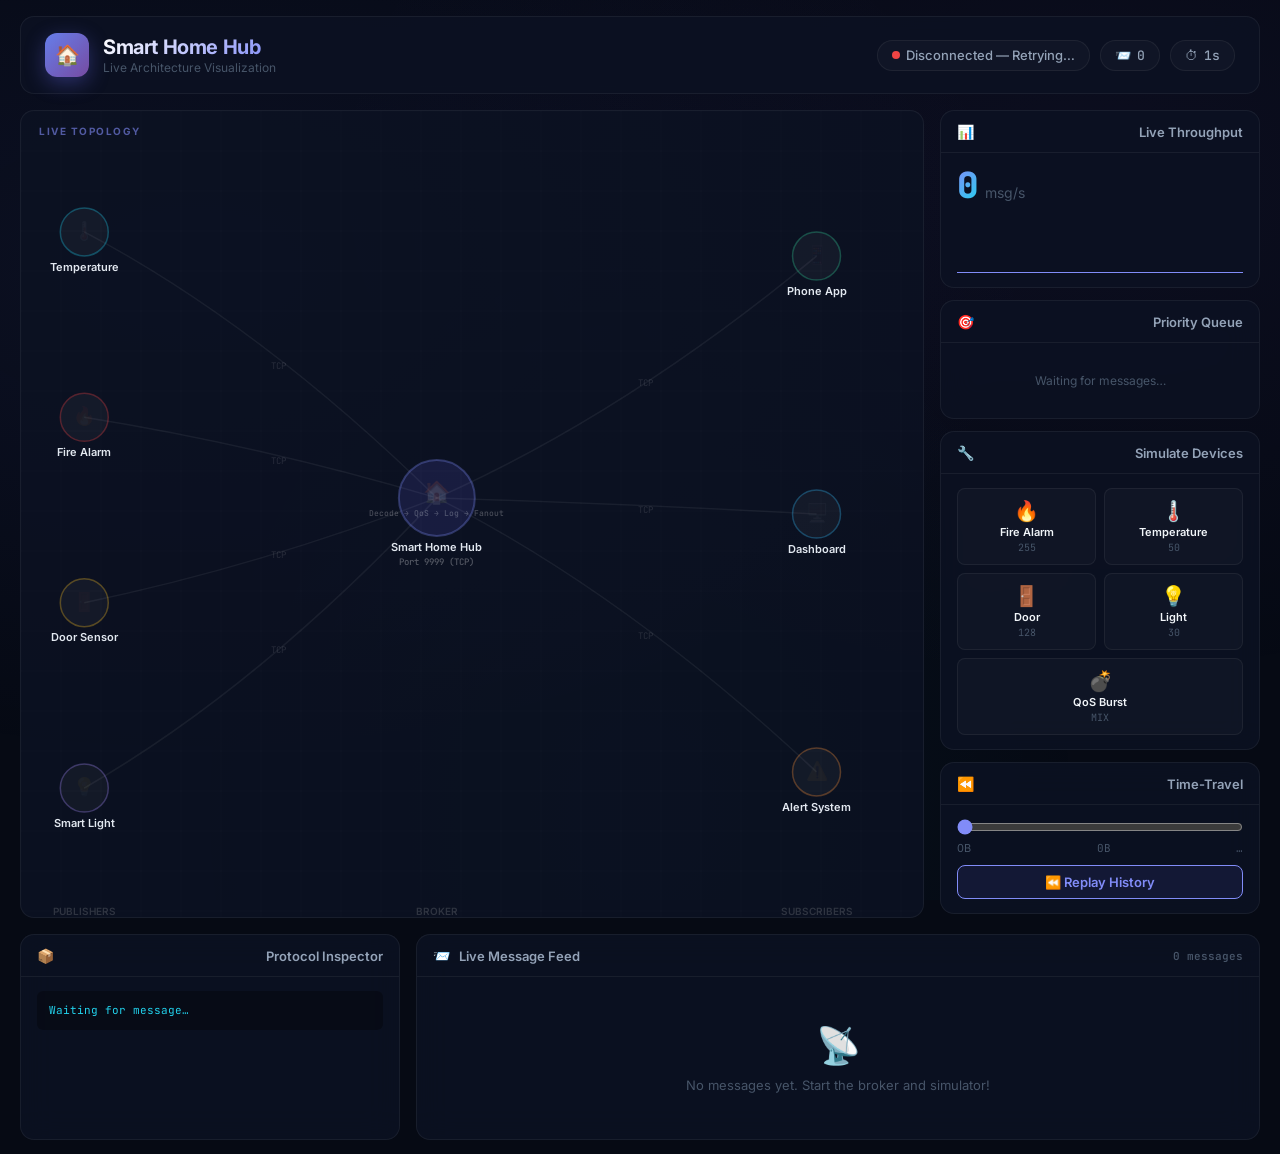
==== visualization/index.html @ 5b8aa3bb "Added visualization dashboard for Smart Home Hub" ====
<!DOCTYPE html>
<html lang="en">
<head>
    <meta charset="UTF-8">
    <meta name="viewport" content="width=device-width, initial-scale=1.0">
    <title>Smart Home Hub — Live Architecture</title>
    <meta name="description" content="Real-time visualization of the Smart Home Hub Pub/Sub broker architecture">
    <link rel="preconnect" href="https://fonts.googleapis.com">
    <link href="https://fonts.googleapis.com/css2?family=Inter:wght@300;400;500;600;700;800&family=JetBrains+Mono:wght@400;500&display=swap" rel="stylesheet">
    <link rel="stylesheet" href="styles.css">
</head>
<body>
    <div class="app" id="app">
        <!-- Header -->
        <header class="header" id="header">
            <div class="header-left">
                <div class="logo">🏠</div>
                <div>
                    <h1>Smart Home Hub</h1>
                    <div class="subtitle">Live Architecture Visualization</div>
                </div>
            </div>
            <div class="header-stats">
                <div class="stat-pill" id="statusPill">
                    <span class="status-dot" id="statusDot"></span>
                    <span id="statusText">Connecting…</span>
                </div>
                <div class="stat-pill">📨 <span id="msgCount" class="mono">0</span></div>
                <div class="stat-pill">⏱ <span id="uptime" class="mono">0s</span></div>
            </div>
        </header>

        <!-- Main Content -->
        <div class="main-layout">
            <!-- Network Topology Canvas -->
            <div class="topology-container" id="topologyContainer">
                <div class="topology-badge">LIVE TOPOLOGY</div>
                <canvas id="topologyCanvas"></canvas>
            </div>

            <!-- Sidebar -->
            <div class="sidebar">
                <!-- Throughput -->
                <div class="panel">
                    <div class="panel-header"><span class="panel-icon">📊</span> Live Throughput</div>
                    <div class="panel-body">
                        <div class="throughput-row">
                            <span class="throughput-value" id="throughputVal">0</span>
                            <span class="throughput-unit">msg/s</span>
                        </div>
                        <div class="chart-wrap"><canvas id="throughputChart"></canvas></div>
                    </div>
                </div>

                <!-- Priority Queue -->
                <div class="panel">
                    <div class="panel-header"><span class="panel-icon">🎯</span> Priority Queue</div>
                    <div class="panel-body">
                        <div class="queue-feed" id="queueFeed">
                            <div class="queue-empty">Waiting for messages…</div>
                        </div>
                    </div>
                </div>

                <!-- Device Controls -->
                <div class="panel">
                    <div class="panel-header"><span class="panel-icon">🔧</span> Simulate Devices</div>
                    <div class="panel-body controls-grid">
                        <button class="device-btn fire-btn" data-device="fire" id="btnFire">
                            <span class="btn-icon">🔥</span><span class="btn-label">Fire Alarm</span><span class="btn-pri">255</span>
                        </button>
                        <button class="device-btn temp-btn" data-device="temperature" id="btnTemp">
                            <span class="btn-icon">🌡️</span><span class="btn-label">Temperature</span><span class="btn-pri">50</span>
                        </button>
                        <button class="device-btn door-btn" data-device="door" id="btnDoor">
                            <span class="btn-icon">🚪</span><span class="btn-label">Door</span><span class="btn-pri">128</span>
                        </button>
                        <button class="device-btn light-btn" data-device="light" id="btnLight">
                            <span class="btn-icon">💡</span><span class="btn-label">Light</span><span class="btn-pri">30</span>
                        </button>
                        <button class="device-btn burst-btn" data-device="burst" id="btnBurst">
                            <span class="btn-icon">💣</span><span class="btn-label">QoS Burst</span><span class="btn-pri">MIX</span>
                        </button>
                    </div>
                </div>

                <!-- Time Travel -->
                <div class="panel">
                    <div class="panel-header"><span class="panel-icon">⏪</span> Time-Travel</div>
                    <div class="panel-body">
                        <input type="range" class="slider" id="offsetSlider" min="0" max="1000" value="0">
                        <div class="slider-labels">
                            <span>0B</span>
                            <span id="offsetCurrent" class="mono">0B</span>
                            <span id="offsetMax" class="mono">…</span>
                        </div>
                        <button class="replay-btn" id="btnReplay">⏪ Replay History</button>
                    </div>
                </div>
            </div>
        </div>

        <!-- Protocol Inspector + Message Feed -->
        <div class="bottom-row">
            <!-- Protocol Inspector -->
            <div class="panel inspector-panel">
                <div class="panel-header"><span class="panel-icon">📦</span> Protocol Inspector</div>
                <div class="panel-body">
                    <pre class="hex-display" id="hexDisplay">Waiting for message…</pre>
                    <div class="decoded-fields" id="decodedFields"></div>
                </div>
            </div>

            <!-- Message Feed -->
            <div class="panel feed-panel">
                <div class="panel-header">
                    <span><span class="panel-icon">📨</span> Live Message Feed</span>
                    <span class="feed-count" id="feedCount">0 messages</span>
                </div>
                <div class="feed" id="messageFeed">
                    <div class="feed-empty">
                        <div class="feed-empty-icon">📡</div>
                        <p>No messages yet. Start the broker and simulator!</p>
                    </div>
                </div>
            </div>
        </div>
    </div>

    <script src="app.js"></script>
</body>
</html>
---- visualization/styles.css ----
/* ══════════════════════════════════════════════════════════════
   Smart Home Hub — Visualization Dashboard Styles
   ══════════════════════════════════════════════════════════════ */

/* ── Reset & Variables ──────────────────────────────────────── */
*, *::before, *::after { box-sizing: border-box; margin: 0; padding: 0; }

:root {
    --bg: #060a14;
    --bg-card: rgba(12, 18, 35, 0.85);
    --bg-glass: rgba(255, 255, 255, 0.025);
    --border: rgba(255, 255, 255, 0.06);
    --border-glow: rgba(99, 102, 241, 0.25);
    --text: #f1f5f9;
    --text-dim: #94a3b8;
    --text-muted: #475569;
    --accent: #818cf8;
    --fire: #ef4444;
    --fire-bg: rgba(239, 68, 68, 0.12);
    --temp: #22d3ee;
    --temp-bg: rgba(34, 211, 238, 0.12);
    --door: #fbbf24;
    --door-bg: rgba(251, 191, 36, 0.12);
    --light: #a78bfa;
    --light-bg: rgba(167, 139, 250, 0.12);
    --battery: #34d399;
    --battery-bg: rgba(52, 211, 153, 0.12);
    --radius: 14px;
    --radius-sm: 8px;
}

body {
    font-family: 'Inter', -apple-system, sans-serif;
    background: var(--bg);
    color: var(--text);
    min-height: 100vh;
    overflow-x: hidden;
}

/* Animated background */
body::before {
    content: '';
    position: fixed; inset: 0;
    background:
        radial-gradient(ellipse at 15% 30%, rgba(99,102,241,0.07) 0%, transparent 55%),
        radial-gradient(ellipse at 85% 20%, rgba(139,92,246,0.05) 0%, transparent 50%),
        radial-gradient(ellipse at 50% 90%, rgba(34,211,238,0.04) 0%, transparent 50%);
    animation: bgPulse 15s ease-in-out infinite alternate;
    z-index: -1;
}

@keyframes bgPulse {
    0% { opacity: 0.7; }
    100% { opacity: 1; }
}

.mono { font-family: 'JetBrains Mono', monospace; }

/* ── Layout ─────────────────────────────────────────────────── */
.app { max-width: 1600px; margin: 0 auto; padding: 16px 20px; }

/* ── Header ─────────────────────────────────────────────────── */
.header {
    display: flex; align-items: center; justify-content: space-between;
    padding: 16px 24px; margin-bottom: 16px;
    background: var(--bg-card); border: 1px solid var(--border);
    border-radius: var(--radius); backdrop-filter: blur(20px);
}

.header-left { display: flex; align-items: center; gap: 14px; }

.logo {
    width: 44px; height: 44px;
    background: linear-gradient(135deg, #667eea, #764ba2);
    border-radius: 12px; display: flex; align-items: center; justify-content: center;
    font-size: 20px; box-shadow: 0 6px 20px rgba(99,102,241,0.35);
}

.header h1 {
    font-size: 20px; font-weight: 700; letter-spacing: -0.4px;
    background: linear-gradient(135deg, #fff, var(--accent));
    -webkit-background-clip: text; -webkit-text-fill-color: transparent;
}

.subtitle { font-size: 12px; color: var(--text-muted); margin-top: 1px; }

.header-stats { display: flex; gap: 10px; }

.stat-pill {
    display: flex; align-items: center; gap: 6px;
    padding: 6px 14px; border-radius: 100px; font-size: 13px; font-weight: 500;
    background: var(--bg-glass); border: 1px solid var(--border);
    color: var(--text-dim);
}

.status-dot {
    width: 8px; height: 8px; border-radius: 50%;
    background: var(--fire); animation: blink 1.5s ease-in-out infinite;
}

.status-dot.connected { background: var(--battery); }
.status-dot.disconnected { background: var(--fire); }

@keyframes blink { 0%, 100% { opacity: 1; } 50% { opacity: 0.3; } }

/* ── Main Layout ────────────────────────────────────────────── */
.main-layout {
    display: grid; grid-template-columns: 1fr 320px;
    gap: 16px; margin-bottom: 16px;
}

/* ── Topology Canvas ────────────────────────────────────────── */
.topology-container {
    position: relative;
    background: var(--bg-card); border: 1px solid var(--border);
    border-radius: var(--radius); overflow: hidden;
    min-height: 420px;
}

.topology-badge {
    position: absolute; top: 14px; left: 18px; z-index: 2;
    font-size: 10px; font-weight: 700; letter-spacing: 1.5px;
    color: var(--accent); opacity: 0.6;
    text-transform: uppercase;
}

#topologyCanvas { width: 100%; height: 100%; display: block; }

/* ── Sidebar ────────────────────────────────────────────────── */
.sidebar { display: flex; flex-direction: column; gap: 12px; }

/* ── Panel (shared) ─────────────────────────────────────────── */
.panel {
    background: var(--bg-card); border: 1px solid var(--border);
    border-radius: var(--radius); overflow: hidden;
    backdrop-filter: blur(16px);
    transition: border-color 0.3s;
}

.panel:hover { border-color: var(--border-glow); }

.panel-header {
    padding: 12px 16px; font-size: 13px; font-weight: 600;
    border-bottom: 1px solid var(--border);
    display: flex; align-items: center; justify-content: space-between;
    color: var(--text-dim);
}

.panel-icon { margin-right: 6px; font-size: 14px; }
.panel-body { padding: 14px 16px; }

/* ── Throughput ─────────────────────────────────────────────── */
.throughput-row { display: flex; align-items: baseline; gap: 6px; margin-bottom: 10px; }

.throughput-value {
    font-size: 36px; font-weight: 800; line-height: 1;
    font-family: 'JetBrains Mono', monospace;
    background: linear-gradient(135deg, var(--accent), var(--temp));
    -webkit-background-clip: text; -webkit-text-fill-color: transparent;
}

.throughput-unit { font-size: 14px; color: var(--text-muted); }
.chart-wrap { height: 60px; width: 100%; }
.chart-wrap canvas { width: 100%; height: 100%; }

/* ── Queue ──────────────────────────────────────────────────── */
.queue-feed { max-height: 150px; overflow-y: auto; display: flex; flex-direction: column; gap: 4px; }
.queue-feed::-webkit-scrollbar { width: 4px; }
.queue-feed::-webkit-scrollbar-thumb { background: rgba(255,255,255,0.08); border-radius: 2px; }

.queue-empty { text-align: center; padding: 16px; color: var(--text-muted); font-size: 12px; }

.queue-item {
    display: flex; align-items: center; gap: 8px;
    padding: 6px 10px; border-radius: 6px; font-size: 12px;
    animation: queuePop 0.3s cubic-bezier(0.34, 1.56, 0.64, 1);
}

.queue-item .q-dot { width: 8px; height: 8px; border-radius: 50%; flex-shrink: 0; }
.queue-item .q-pri { font-family: 'JetBrains Mono', monospace; font-weight: 600; min-width: 30px; }
.queue-item .q-topic { color: var(--text-dim); flex: 1; overflow: hidden; text-overflow: ellipsis; white-space: nowrap; }

@keyframes queuePop {
    from { transform: scale(0.85) translateX(-8px); opacity: 0; }
    to { transform: scale(1) translateX(0); opacity: 1; }
}

/* ── Device Controls ────────────────────────────────────────── */
.controls-grid { display: grid; grid-template-columns: 1fr 1fr; gap: 8px; }

.device-btn {
    display: flex; flex-direction: column; align-items: center; gap: 2px;
    padding: 10px 8px; border-radius: var(--radius-sm);
    border: 1px solid var(--border); cursor: pointer;
    background: var(--bg-glass); color: var(--text);
    font-family: 'Inter', sans-serif; font-size: 11px;
    transition: transform 0.1s, border-color 0.2s, box-shadow 0.2s;
}

.device-btn:hover { transform: translateY(-1px); }
.device-btn:active { transform: scale(0.96); }
.btn-icon { font-size: 20px; }
.btn-label { font-weight: 600; font-size: 11px; }
.btn-pri { font-family: 'JetBrains Mono', monospace; font-size: 10px; color: var(--text-muted); }

.fire-btn:hover { border-color: var(--fire); box-shadow: 0 0 20px rgba(239,68,68,0.2); }
.temp-btn:hover { border-color: var(--temp); box-shadow: 0 0 20px rgba(34,211,238,0.2); }
.door-btn:hover { border-color: var(--door); box-shadow: 0 0 20px rgba(251,191,36,0.2); }
.light-btn:hover { border-color: var(--light); box-shadow: 0 0 20px rgba(167,139,250,0.2); }
.burst-btn { grid-column: span 2; }
.burst-btn:hover { border-color: var(--fire); box-shadow: 0 0 20px rgba(239,68,68,0.25); }

/* ── Slider & Replay ───────────────────────────────────────── */
.slider {
    width: 100%; accent-color: var(--accent); cursor: pointer;
    margin-bottom: 6px;
}

.slider-labels {
    display: flex; justify-content: space-between;
    font-size: 11px; color: var(--text-muted); margin-bottom: 10px;
}

.replay-btn {
    width: 100%; padding: 8px; border: 1px solid var(--accent);
    border-radius: var(--radius-sm); background: rgba(99,102,241,0.1);
    color: var(--accent); font-weight: 600; font-size: 13px;
    cursor: pointer; transition: background 0.2s, transform 0.1s;
    font-family: 'Inter', sans-serif;
}

.replay-btn:hover { background: rgba(99,102,241,0.2); }
.replay-btn:active { transform: scale(0.97); }

/* ── Bottom Row ─────────────────────────────────────────────── */
.bottom-row { display: grid; grid-template-columns: 380px 1fr; gap: 16px; }

/* ── Protocol Inspector ─────────────────────────────────────── */
.hex-display {
    font-family: 'JetBrains Mono', monospace; font-size: 11px;
    color: var(--temp); background: rgba(0,0,0,0.3);
    padding: 10px 12px; border-radius: 6px; line-height: 1.7;
    white-space: pre-wrap; word-break: break-all;
    margin-bottom: 10px; max-height: 80px; overflow-y: auto;
}

.decoded-fields { display: flex; flex-direction: column; gap: 3px; }

.decoded-row {
    display: flex; align-items: center; gap: 8px; font-size: 12px;
    padding: 3px 0;
}

.decoded-row .d-label {
    font-family: 'JetBrains Mono', monospace; color: var(--text-muted);
    min-width: 65px; font-size: 11px;
}

.decoded-row .d-value {
    font-family: 'JetBrains Mono', monospace; color: var(--text);
    font-weight: 500;
}

/* ── Feed ───────────────────────────────────────────────────── */
.feed-panel { min-height: 200px; }

.feed {
    max-height: 240px; overflow-y: auto; padding: 6px 10px;
    display: flex; flex-direction: column; gap: 4px;
}

.feed::-webkit-scrollbar { width: 4px; }
.feed::-webkit-scrollbar-thumb { background: rgba(255,255,255,0.08); border-radius: 2px; }

.feed-count { font-size: 11px; color: var(--text-muted); font-family: 'JetBrains Mono', monospace; }

.feed-empty { text-align: center; padding: 40px 16px; color: var(--text-muted); }
.feed-empty-icon { font-size: 36px; margin-bottom: 10px; }
.feed-empty p { font-size: 13px; }

.feed-msg {
    display: flex; align-items: center; gap: 10px;
    padding: 8px 12px; border-radius: 6px;
    background: var(--bg-glass); border-left: 3px solid transparent;
    font-size: 12px; animation: feedSlide 0.35s cubic-bezier(0.16, 1, 0.3, 1);
}

.feed-msg.pri-critical { border-left-color: var(--fire); background: var(--fire-bg); }
.feed-msg.pri-high { border-left-color: var(--door); background: var(--door-bg); }
.feed-msg.pri-medium { border-left-color: var(--accent); }
.feed-msg.pri-low { border-left-color: var(--battery); background: var(--battery-bg); }
.feed-msg.history { opacity: 0.6; border-style: dashed; }

.feed-pri {
    font-family: 'JetBrains Mono', monospace; font-weight: 700;
    font-size: 11px; min-width: 28px; text-align: center;
}

.feed-topic {
    font-size: 10px; font-weight: 600; text-transform: uppercase;
    letter-spacing: 0.5px; padding: 1px 6px; border-radius: 3px;
    background: rgba(255,255,255,0.06);
}

.feed-payload {
    flex: 1; font-family: 'JetBrains Mono', monospace;
    color: var(--text-dim); font-size: 11px;
    overflow: hidden; text-overflow: ellipsis; white-space: nowrap;
}

.feed-time {
    font-family: 'JetBrains Mono', monospace; font-size: 10px;
    color: var(--text-muted); flex-shrink: 0;
}

@keyframes feedSlide {
    from { opacity: 0; transform: translateY(-8px); }
    to { opacity: 1; transform: translateY(0); }
}

/* ── Responsive ─────────────────────────────────────────────── */
@media (max-width: 1100px) {
    .main-layout { grid-template-columns: 1fr; }
    .bottom-row { grid-template-columns: 1fr; }
    .topology-container { min-height: 350px; }
}
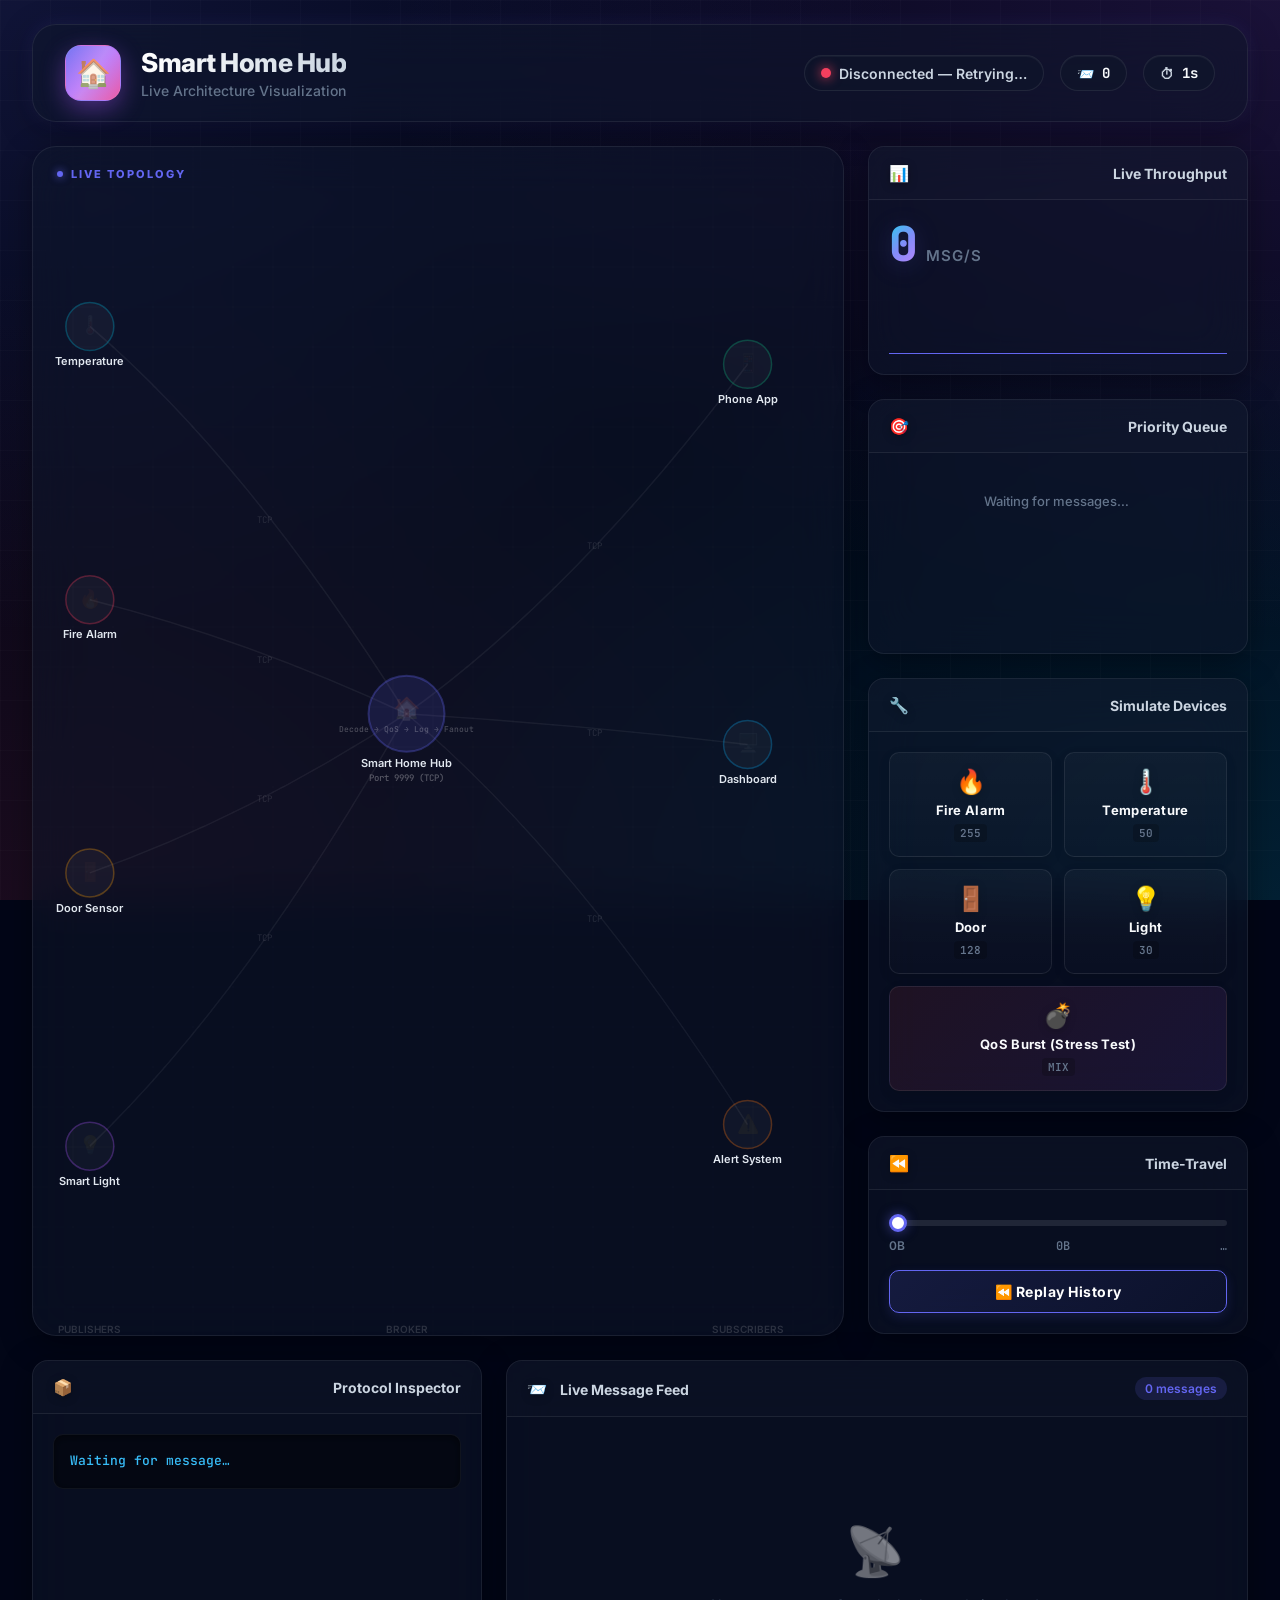
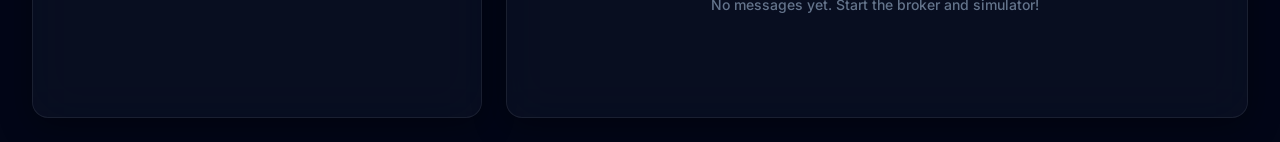
==== commit ac6df7c8: "Enhance accessibility and semantics in index.html with ARIA attributes and improve button labels" ====
--- a/visualization/index.html
+++ b/visualization/index.html
@@ -5,6 +5,11 @@
     <meta name="viewport" content="width=device-width, initial-scale=1.0">
     <title>Smart Home Hub — Live Architecture</title>
     <meta name="description" content="Real-time visualization of the Smart Home Hub Pub/Sub broker architecture">
+    <!-- Safari/Mobile Theme Color -->
+    <meta name="theme-color" content="#0f172a">
+    <!-- Simple Emoji Favicon -->
+    <link rel="icon" href="data:image/svg+xml,<svg xmlns=%22http://www.w3.org/2000/svg%22 viewBox=%220 0 100 100%22><text y=%22.9em%22 font-size=%2290%22>🏠</text></svg>">
+    
     <link rel="preconnect" href="https://fonts.googleapis.com">
     <link href="https://fonts.googleapis.com/css2?family=Inter:wght@300;400;500;600;700;800&family=JetBrains+Mono:wght@400;500&display=swap" rel="stylesheet">
     <link rel="stylesheet" href="styles.css">
@@ -14,7 +19,7 @@
         <!-- Header -->
         <header class="header" id="header">
             <div class="header-left">
-                <div class="logo">🏠</div>
+                <div class="logo" aria-hidden="true">🏠</div>
                 <div>
                     <h1>Smart Home Hub</h1>
                     <div class="subtitle">Live Architecture Visualization</div>
@@ -25,8 +30,8 @@
                     <span class="status-dot" id="statusDot"></span>
                     <span id="statusText">Connecting…</span>
                 </div>
-                <div class="stat-pill">📨 <span id="msgCount" class="mono">0</span></div>
-                <div class="stat-pill">⏱ <span id="uptime" class="mono">0s</span></div>
+                <div class="stat-pill" aria-label="Total Messages">📨 <span id="msgCount" class="mono">0</span></div>
+                <div class="stat-pill" aria-label="Server Uptime">⏱ <span id="uptime" class="mono">0s</span></div>
             </div>
         </header>
 
@@ -42,7 +47,7 @@
             <div class="sidebar">
                 <!-- Throughput -->
                 <div class="panel">
-                    <div class="panel-header"><span class="panel-icon">📊</span> Live Throughput</div>
+                    <div class="panel-header"><span class="panel-icon" aria-hidden="true">📊</span> Live Throughput</div>
                     <div class="panel-body">
                         <div class="throughput-row">
                             <span class="throughput-value" id="throughputVal">0</span>
@@ -54,7 +59,7 @@
 
                 <!-- Priority Queue -->
                 <div class="panel">
-                    <div class="panel-header"><span class="panel-icon">🎯</span> Priority Queue</div>
+                    <div class="panel-header"><span class="panel-icon" aria-hidden="true">🎯</span> Priority Queue</div>
                     <div class="panel-body">
                         <div class="queue-feed" id="queueFeed">
                             <div class="queue-empty">Waiting for messages…</div>
@@ -64,31 +69,32 @@
 
                 <!-- Device Controls -->
                 <div class="panel">
-                    <div class="panel-header"><span class="panel-icon">🔧</span> Simulate Devices</div>
+                    <div class="panel-header"><span class="panel-icon" aria-hidden="true">🔧</span> Simulate Devices</div>
                     <div class="panel-body controls-grid">
-                        <button class="device-btn fire-btn" data-device="fire" id="btnFire">
+                        <button class="device-btn fire-btn" data-device="fire" id="btnFire" aria-label="Simulate Fire Alarm">
                             <span class="btn-icon">🔥</span><span class="btn-label">Fire Alarm</span><span class="btn-pri">255</span>
                         </button>
-                        <button class="device-btn temp-btn" data-device="temperature" id="btnTemp">
+                        <button class="device-btn temp-btn" data-device="temperature" id="btnTemp" aria-label="Simulate Temperature Sensor">
                             <span class="btn-icon">🌡️</span><span class="btn-label">Temperature</span><span class="btn-pri">50</span>
                         </button>
-                        <button class="device-btn door-btn" data-device="door" id="btnDoor">
+                        <button class="device-btn door-btn" data-device="door" id="btnDoor" aria-label="Simulate Door Sensor">
                             <span class="btn-icon">🚪</span><span class="btn-label">Door</span><span class="btn-pri">128</span>
                         </button>
-                        <button class="device-btn light-btn" data-device="light" id="btnLight">
+                        <button class="device-btn light-btn" data-device="light" id="btnLight" aria-label="Simulate Smart Light">
                             <span class="btn-icon">💡</span><span class="btn-label">Light</span><span class="btn-pri">30</span>
                         </button>
-                        <button class="device-btn burst-btn" data-device="burst" id="btnBurst">
-                            <span class="btn-icon">💣</span><span class="btn-label">QoS Burst</span><span class="btn-pri">MIX</span>
+                        <!-- Added style to make burst button span full width in grid -->
+                        <button class="device-btn burst-btn" data-device="burst" id="btnBurst" style="grid-column: 1 / -1;" aria-label="Trigger Quality of Service Burst">
+                            <span class="btn-icon">💣</span><span class="btn-label">QoS Burst (Stress Test)</span><span class="btn-pri">MIX</span>
                         </button>
                     </div>
                 </div>
 
                 <!-- Time Travel -->
                 <div class="panel">
-                    <div class="panel-header"><span class="panel-icon">⏪</span> Time-Travel</div>
+                    <div class="panel-header"><span class="panel-icon" aria-hidden="true">⏪</span> Time-Travel</div>
                     <div class="panel-body">
-                        <input type="range" class="slider" id="offsetSlider" min="0" max="1000" value="0">
+                        <input type="range" class="slider" id="offsetSlider" min="0" max="1000" value="0" aria-label="Time travel byte offset">
                         <div class="slider-labels">
                             <span>0B</span>
                             <span id="offsetCurrent" class="mono">0B</span>
@@ -104,7 +110,7 @@
         <div class="bottom-row">
             <!-- Protocol Inspector -->
             <div class="panel inspector-panel">
-                <div class="panel-header"><span class="panel-icon">📦</span> Protocol Inspector</div>
+                <div class="panel-header"><span class="panel-icon" aria-hidden="true">📦</span> Protocol Inspector</div>
                 <div class="panel-body">
                     <pre class="hex-display" id="hexDisplay">Waiting for message…</pre>
                     <div class="decoded-fields" id="decodedFields"></div>
@@ -114,7 +120,7 @@
             <!-- Message Feed -->
             <div class="panel feed-panel">
                 <div class="panel-header">
-                    <span><span class="panel-icon">📨</span> Live Message Feed</span>
+                    <span><span class="panel-icon" aria-hidden="true">📨</span> Live Message Feed</span>
                     <span class="feed-count" id="feedCount">0 messages</span>
                 </div>
                 <div class="feed" id="messageFeed">
@@ -129,4 +135,4 @@
 
     <script src="app.js"></script>
 </body>
-</html>
+</html>
--- a/visualization/styles.css
+++ b/visualization/styles.css
@@ -1,326 +1,459 @@
 /* ══════════════════════════════════════════════════════════════
-   Smart Home Hub — Visualization Dashboard Styles
+   Smart Home Hub — Visualization Dashboard Styles (Modern Premium)
    ══════════════════════════════════════════════════════════════ */
 
 /* ── Reset & Variables ──────────────────────────────────────── */
 *, *::before, *::after { box-sizing: border-box; margin: 0; padding: 0; }
 
 :root {
-    --bg: #060a14;
-    --bg-card: rgba(12, 18, 35, 0.85);
-    --bg-glass: rgba(255, 255, 255, 0.025);
-    --border: rgba(255, 255, 255, 0.06);
-    --border-glow: rgba(99, 102, 241, 0.25);
-    --text: #f1f5f9;
-    --text-dim: #94a3b8;
-    --text-muted: #475569;
-    --accent: #818cf8;
-    --fire: #ef4444;
-    --fire-bg: rgba(239, 68, 68, 0.12);
-    --temp: #22d3ee;
-    --temp-bg: rgba(34, 211, 238, 0.12);
-    --door: #fbbf24;
-    --door-bg: rgba(251, 191, 36, 0.12);
-    --light: #a78bfa;
-    --light-bg: rgba(167, 139, 250, 0.12);
-    --battery: #34d399;
-    --battery-bg: rgba(52, 211, 153, 0.12);
-    --radius: 14px;
-    --radius-sm: 8px;
+    --bg-base: #020617; /* Slate 950 */
+    --bg-panel: rgba(15, 23, 42, 0.5); /* Slate 900 with opacity */
+    --bg-glass: rgba(255, 255, 255, 0.03);
+    --bg-glass-hover: rgba(255, 255, 255, 0.08);
+    --border: rgba(255, 255, 255, 0.08);
+    --border-glow: rgba(99, 102, 241, 0.4);
+    
+    --text-main: #f8fafc;
+    --text-dim: #cbd5e1;
+    --text-muted: #64748b;
+    
+    --accent: #6366f1; /* Indigo 500 */
+    --accent-glow: rgba(99, 102, 241, 0.5);
+    
+    --fire: #f43f5e; /* Rose 500 */
+    --fire-bg: rgba(244, 63, 94, 0.15);
+    --temp: #06b6d4; /* Cyan 500 */
+    --temp-bg: rgba(6, 182, 212, 0.15);
+    --door: #f59e0b; /* Amber 500 */
+    --door-bg: rgba(245, 158, 11, 0.15);
+    --light: #a855f7; /* Purple 500 */
+    --light-bg: rgba(168, 85, 247, 0.15);
+    --battery: #10b981; /* Emerald 500 */
+    --battery-bg: rgba(16, 185, 129, 0.15);
+    
+    --radius-lg: 24px;
+    --radius: 16px;
+    --radius-sm: 10px;
+    
+    --shadow-glass: 0 8px 32px 0 rgba(0, 0, 0, 0.37);
+    --shadow-glow: 0 0 20px rgba(99, 102, 241, 0.15);
 }
 
 body {
     font-family: 'Inter', -apple-system, sans-serif;
-    background: var(--bg);
-    color: var(--text);
+    background-color: var(--bg-base);
+    color: var(--text-main);
     min-height: 100vh;
     overflow-x: hidden;
-}
-
-/* Animated background */
-body::before {
+    position: relative;
+    background-image: 
+        radial-gradient(at 0% 0%, rgba(99, 102, 241, 0.15) 0px, transparent 50%),
+        radial-gradient(at 100% 0%, rgba(168, 85, 247, 0.15) 0px, transparent 50%),
+        radial-gradient(at 100% 100%, rgba(6, 182, 212, 0.15) 0px, transparent 50%),
+        radial-gradient(at 0% 100%, rgba(244, 63, 94, 0.1) 0px, transparent 50%);
+    background-attachment: fixed;
+    animation: bgShift 20s ease-in-out infinite alternate;
+}
+
+@keyframes bgShift {
+    0% { background-position: 0% 0%; }
+    100% { background-position: 100% 100%; }
+}
+
+/* Subtle grid overlay */
+body::after {
     content: '';
     position: fixed; inset: 0;
-    background:
-        radial-gradient(ellipse at 15% 30%, rgba(99,102,241,0.07) 0%, transparent 55%),
-        radial-gradient(ellipse at 85% 20%, rgba(139,92,246,0.05) 0%, transparent 50%),
-        radial-gradient(ellipse at 50% 90%, rgba(34,211,238,0.04) 0%, transparent 50%);
-    animation: bgPulse 15s ease-in-out infinite alternate;
+    background-image: linear-gradient(rgba(255,255,255,0.02) 1px, transparent 1px),
+                      linear-gradient(90deg, rgba(255,255,255,0.02) 1px, transparent 1px);
+    background-size: 50px 50px;
     z-index: -1;
-}
-
-@keyframes bgPulse {
-    0% { opacity: 0.7; }
-    100% { opacity: 1; }
+    pointer-events: none;
 }
 
 .mono { font-family: 'JetBrains Mono', monospace; }
 
 /* ── Layout ─────────────────────────────────────────────────── */
-.app { max-width: 1600px; margin: 0 auto; padding: 16px 20px; }
+.app { 
+    max-width: 1600px; 
+    margin: 0 auto; 
+    padding: 24px 32px; 
+    display: flex;
+    flex-direction: column;
+    gap: 24px;
+}
 
 /* ── Header ─────────────────────────────────────────────────── */
 .header {
     display: flex; align-items: center; justify-content: space-between;
-    padding: 16px 24px; margin-bottom: 16px;
-    background: var(--bg-card); border: 1px solid var(--border);
-    border-radius: var(--radius); backdrop-filter: blur(20px);
-}
-
-.header-left { display: flex; align-items: center; gap: 14px; }
+    padding: 20px 32px;
+    background: var(--bg-panel); 
+    border: 1px solid var(--border);
+    border-radius: var(--radius-lg); 
+    backdrop-filter: blur(24px);
+    -webkit-backdrop-filter: blur(24px);
+    box-shadow: var(--shadow-glass), var(--shadow-glow);
+}
+
+.header-left { display: flex; align-items: center; gap: 20px; }
 
 .logo {
-    width: 44px; height: 44px;
-    background: linear-gradient(135deg, #667eea, #764ba2);
-    border-radius: 12px; display: flex; align-items: center; justify-content: center;
-    font-size: 20px; box-shadow: 0 6px 20px rgba(99,102,241,0.35);
+    width: 56px; height: 56px;
+    background: linear-gradient(135deg, #6366f1, #a855f7, #ec4899);
+    border-radius: 16px; 
+    display: flex; align-items: center; justify-content: center;
+    font-size: 28px; 
+    box-shadow: 0 8px 24px rgba(168, 85, 247, 0.4);
+    border: 1px solid rgba(255,255,255,0.2);
+    position: relative;
+    overflow: hidden;
+}
+
+.logo::after {
+    content: '';
+    position: absolute; top: -50%; left: -50%; width: 200%; height: 200%;
+    background: linear-gradient(to right, rgba(255,255,255,0) 0%, rgba(255,255,255,0.3) 50%, rgba(255,255,255,0) 100%);
+    transform: rotate(30deg);
+    animation: shimmer 4s infinite linear;
+}
+
+@keyframes shimmer {
+    0% { transform: translateX(-100%) rotate(30deg); }
+    100% { transform: translateX(100%) rotate(30deg); }
 }
 
 .header h1 {
-    font-size: 20px; font-weight: 700; letter-spacing: -0.4px;
-    background: linear-gradient(135deg, #fff, var(--accent));
+    font-size: 26px; font-weight: 800; letter-spacing: -0.5px;
+    background: linear-gradient(to right, #ffffff, #cbd5e1);
     -webkit-background-clip: text; -webkit-text-fill-color: transparent;
-}
-
-.subtitle { font-size: 12px; color: var(--text-muted); margin-top: 1px; }
-
-.header-stats { display: flex; gap: 10px; }
+    margin-bottom: 4px;
+}
+
+.subtitle { font-size: 14px; color: var(--text-muted); font-weight: 500; }
+
+.header-stats { display: flex; gap: 16px; }
 
 .stat-pill {
-    display: flex; align-items: center; gap: 6px;
-    padding: 6px 14px; border-radius: 100px; font-size: 13px; font-weight: 500;
-    background: var(--bg-glass); border: 1px solid var(--border);
+    display: flex; align-items: center; gap: 8px;
+    padding: 8px 16px; border-radius: 100px; 
+    font-size: 14px; font-weight: 600;
+    background: rgba(15, 23, 42, 0.6); 
+    border: 1px solid var(--border);
     color: var(--text-dim);
-}
+    box-shadow: inset 0 1px 1px rgba(255,255,255,0.05);
+}
+
+.stat-pill .mono { color: var(--text-main); font-weight: 700; }
 
 .status-dot {
-    width: 8px; height: 8px; border-radius: 50%;
-    background: var(--fire); animation: blink 1.5s ease-in-out infinite;
-}
-
-.status-dot.connected { background: var(--battery); }
+    width: 10px; height: 10px; border-radius: 50%;
+    background: var(--fire); 
+    box-shadow: 0 0 12px var(--fire);
+    animation: blink 2s ease-in-out infinite;
+}
+
+.status-dot.connected { 
+    background: var(--battery); 
+    box-shadow: 0 0 12px var(--battery);
+}
+
 .status-dot.disconnected { background: var(--fire); }
 
-@keyframes blink { 0%, 100% { opacity: 1; } 50% { opacity: 0.3; } }
+@keyframes blink { 0%, 100% { opacity: 1; } 50% { opacity: 0.4; } }
 
 /* ── Main Layout ────────────────────────────────────────────── */
 .main-layout {
-    display: grid; grid-template-columns: 1fr 320px;
-    gap: 16px; margin-bottom: 16px;
+    display: grid; grid-template-columns: 1fr 380px;
+    gap: 24px;
 }
 
 /* ── Topology Canvas ────────────────────────────────────────── */
 .topology-container {
     position: relative;
-    background: var(--bg-card); border: 1px solid var(--border);
-    border-radius: var(--radius); overflow: hidden;
-    min-height: 420px;
+    background: var(--bg-panel); border: 1px solid var(--border);
+    border-radius: var(--radius-lg); overflow: hidden;
+    min-height: 500px;
+    backdrop-filter: blur(24px);
+    -webkit-backdrop-filter: blur(24px);
+    box-shadow: var(--shadow-glass);
 }
 
 .topology-badge {
-    position: absolute; top: 14px; left: 18px; z-index: 2;
-    font-size: 10px; font-weight: 700; letter-spacing: 1.5px;
-    color: var(--accent); opacity: 0.6;
+    position: absolute; top: 20px; left: 24px; z-index: 2;
+    font-size: 11px; font-weight: 800; letter-spacing: 2px;
+    color: var(--accent);
     text-transform: uppercase;
+    display: flex; align-items: center; gap: 8px;
+}
+
+.topology-badge::before {
+    content: ''; width: 6px; height: 6px; border-radius: 50%;
+    background: var(--accent); box-shadow: 0 0 8px var(--accent);
 }
 
 #topologyCanvas { width: 100%; height: 100%; display: block; }
 
 /* ── Sidebar ────────────────────────────────────────────────── */
-.sidebar { display: flex; flex-direction: column; gap: 12px; }
+.sidebar { display: flex; flex-direction: column; gap: 24px; }
 
 /* ── Panel (shared) ─────────────────────────────────────────── */
 .panel {
-    background: var(--bg-card); border: 1px solid var(--border);
+    background: var(--bg-panel); 
+    border: 1px solid var(--border);
     border-radius: var(--radius); overflow: hidden;
-    backdrop-filter: blur(16px);
-    transition: border-color 0.3s;
-}
-
-.panel:hover { border-color: var(--border-glow); }
+    backdrop-filter: blur(24px);
+    -webkit-backdrop-filter: blur(24px);
+    box-shadow: var(--shadow-glass);
+    transition: all 0.3s ease;
+    display: flex; flex-direction: column;
+}
+
+.panel:hover { 
+    border-color: rgba(255,255,255,0.15); 
+    box-shadow: 0 12px 40px rgba(0,0,0,0.4), 0 0 20px rgba(99, 102, 241, 0.1);
+    transform: translateY(-2px);
+}
 
 .panel-header {
-    padding: 12px 16px; font-size: 13px; font-weight: 600;
+    padding: 16px 20px; font-size: 14px; font-weight: 700;
     border-bottom: 1px solid var(--border);
     display: flex; align-items: center; justify-content: space-between;
     color: var(--text-dim);
-}
-
-.panel-icon { margin-right: 6px; font-size: 14px; }
-.panel-body { padding: 14px 16px; }
+    background: rgba(255,255,255,0.01);
+}
+
+.panel-icon { margin-right: 10px; font-size: 16px; filter: drop-shadow(0 2px 4px rgba(0,0,0,0.3)); }
+.panel-body { padding: 20px; flex: 1; }
 
 /* ── Throughput ─────────────────────────────────────────────── */
-.throughput-row { display: flex; align-items: baseline; gap: 6px; margin-bottom: 10px; }
+.throughput-row { display: flex; align-items: baseline; gap: 8px; margin-bottom: 16px; }
 
 .throughput-value {
-    font-size: 36px; font-weight: 800; line-height: 1;
+    font-size: 48px; font-weight: 800; line-height: 1;
     font-family: 'JetBrains Mono', monospace;
-    background: linear-gradient(135deg, var(--accent), var(--temp));
+    background: linear-gradient(135deg, #22d3ee, #818cf8, #c084fc);
     -webkit-background-clip: text; -webkit-text-fill-color: transparent;
-}
-
-.throughput-unit { font-size: 14px; color: var(--text-muted); }
-.chart-wrap { height: 60px; width: 100%; }
+    filter: drop-shadow(0 4px 12px rgba(99,102,241,0.2));
+}
+
+.throughput-unit { font-size: 15px; font-weight: 600; color: var(--text-muted); text-transform: uppercase; letter-spacing: 1px; }
+.chart-wrap { height: 70px; width: 100%; margin-top: auto; }
 .chart-wrap canvas { width: 100%; height: 100%; }
 
 /* ── Queue ──────────────────────────────────────────────────── */
-.queue-feed { max-height: 150px; overflow-y: auto; display: flex; flex-direction: column; gap: 4px; }
-.queue-feed::-webkit-scrollbar { width: 4px; }
-.queue-feed::-webkit-scrollbar-thumb { background: rgba(255,255,255,0.08); border-radius: 2px; }
-
-.queue-empty { text-align: center; padding: 16px; color: var(--text-muted); font-size: 12px; }
+.queue-feed { height: 160px; overflow-y: auto; display: flex; flex-direction: column; gap: 8px; padding-right: 4px; }
+.queue-feed::-webkit-scrollbar { width: 6px; }
+.queue-feed::-webkit-scrollbar-track { background: transparent; }
+.queue-feed::-webkit-scrollbar-thumb { background: rgba(255,255,255,0.1); border-radius: 10px; }
+.queue-feed::-webkit-scrollbar-thumb:hover { background: rgba(255,255,255,0.2); }
+
+.queue-empty { text-align: center; padding: 20px; color: var(--text-muted); font-size: 13px; font-weight: 500; }
 
 .queue-item {
-    display: flex; align-items: center; gap: 8px;
-    padding: 6px 10px; border-radius: 6px; font-size: 12px;
-    animation: queuePop 0.3s cubic-bezier(0.34, 1.56, 0.64, 1);
-}
-
-.queue-item .q-dot { width: 8px; height: 8px; border-radius: 50%; flex-shrink: 0; }
-.queue-item .q-pri { font-family: 'JetBrains Mono', monospace; font-weight: 600; min-width: 30px; }
-.queue-item .q-topic { color: var(--text-dim); flex: 1; overflow: hidden; text-overflow: ellipsis; white-space: nowrap; }
+    display: flex; align-items: center; gap: 12px;
+    padding: 10px 14px; border-radius: var(--radius-sm); font-size: 13px;
+    background: var(--bg-glass);
+    border: 1px solid rgba(255,255,255,0.05);
+    animation: queuePop 0.4s cubic-bezier(0.34, 1.56, 0.64, 1);
+    backdrop-filter: blur(8px);
+}
+
+.queue-item .q-dot { width: 10px; height: 10px; border-radius: 50%; flex-shrink: 0; }
+.queue-item .q-pri { font-family: 'JetBrains Mono', monospace; font-weight: 700; min-width: 32px; font-size: 14px; }
+.queue-item .q-topic { color: var(--text-main); font-weight: 500; flex: 1; overflow: hidden; text-overflow: ellipsis; white-space: nowrap; }
 
 @keyframes queuePop {
-    from { transform: scale(0.85) translateX(-8px); opacity: 0; }
+    from { transform: scale(0.9) translateX(-10px); opacity: 0; }
     to { transform: scale(1) translateX(0); opacity: 1; }
 }
 
 /* ── Device Controls ────────────────────────────────────────── */
-.controls-grid { display: grid; grid-template-columns: 1fr 1fr; gap: 8px; }
+.controls-grid { display: grid; grid-template-columns: 1fr 1fr; gap: 12px; }
 
 .device-btn {
-    display: flex; flex-direction: column; align-items: center; gap: 2px;
-    padding: 10px 8px; border-radius: var(--radius-sm);
+    position: relative; overflow: hidden;
+    display: flex; flex-direction: column; align-items: center; gap: 6px;
+    padding: 14px 10px; border-radius: var(--radius-sm);
     border: 1px solid var(--border); cursor: pointer;
-    background: var(--bg-glass); color: var(--text);
-    font-family: 'Inter', sans-serif; font-size: 11px;
-    transition: transform 0.1s, border-color 0.2s, box-shadow 0.2s;
-}
-
-.device-btn:hover { transform: translateY(-1px); }
-.device-btn:active { transform: scale(0.96); }
-.btn-icon { font-size: 20px; }
-.btn-label { font-weight: 600; font-size: 11px; }
-.btn-pri { font-family: 'JetBrains Mono', monospace; font-size: 10px; color: var(--text-muted); }
-
-.fire-btn:hover { border-color: var(--fire); box-shadow: 0 0 20px rgba(239,68,68,0.2); }
-.temp-btn:hover { border-color: var(--temp); box-shadow: 0 0 20px rgba(34,211,238,0.2); }
-.door-btn:hover { border-color: var(--door); box-shadow: 0 0 20px rgba(251,191,36,0.2); }
-.light-btn:hover { border-color: var(--light); box-shadow: 0 0 20px rgba(167,139,250,0.2); }
-.burst-btn { grid-column: span 2; }
-.burst-btn:hover { border-color: var(--fire); box-shadow: 0 0 20px rgba(239,68,68,0.25); }
+    background: linear-gradient(180deg, rgba(255,255,255,0.03) 0%, rgba(255,255,255,0.01) 100%);
+    color: var(--text-main);
+    font-family: 'Inter', sans-serif; 
+    transition: all 0.2s cubic-bezier(0.4, 0, 0.2, 1);
+    box-shadow: 0 4px 12px rgba(0,0,0,0.1);
+}
+
+.device-btn::before {
+    content: ''; position: absolute; inset: 0;
+    background: radial-gradient(circle at center, rgba(255,255,255,0.1) 0%, transparent 70%);
+    opacity: 0; transition: opacity 0.3s;
+}
+
+.device-btn:hover { transform: translateY(-3px); border-color: rgba(255,255,255,0.2); }
+.device-btn:hover::before { opacity: 1; }
+.device-btn:active { transform: scale(0.95); }
+
+.btn-icon { font-size: 24px; filter: drop-shadow(0 2px 4px rgba(0,0,0,0.2)); }
+.btn-label { font-weight: 700; font-size: 13px; letter-spacing: 0.3px; }
+.btn-pri { font-family: 'JetBrains Mono', monospace; font-size: 11px; color: var(--text-muted); font-weight: 600; background: rgba(0,0,0,0.2); padding: 2px 6px; border-radius: 4px; }
+
+.fire-btn:hover { border-color: var(--fire); box-shadow: 0 8px 24px var(--fire-bg), inset 0 0 12px var(--fire-bg); }
+.temp-btn:hover { border-color: var(--temp); box-shadow: 0 8px 24px var(--temp-bg), inset 0 0 12px var(--temp-bg); }
+.door-btn:hover { border-color: var(--door); box-shadow: 0 8px 24px var(--door-bg), inset 0 0 12px var(--door-bg); }
+.light-btn:hover { border-color: var(--light); box-shadow: 0 8px 24px var(--light-bg), inset 0 0 12px var(--light-bg); }
+.burst-btn { grid-column: span 2; background: linear-gradient(135deg, rgba(239,68,68,0.1), rgba(168,85,247,0.1)); }
+.burst-btn:hover { border-color: var(--accent); box-shadow: 0 8px 24px rgba(168,85,247,0.2), inset 0 0 12px rgba(168,85,247,0.2); }
 
 /* ── Slider & Replay ───────────────────────────────────────── */
 .slider {
-    width: 100%; accent-color: var(--accent); cursor: pointer;
-    margin-bottom: 6px;
-}
+    -webkit-appearance: none;
+    width: 100%; height: 6px; border-radius: 3px;
+    background: rgba(255,255,255,0.1);
+    outline: none; margin-bottom: 12px;
+}
+
+.slider::-webkit-slider-thumb {
+    -webkit-appearance: none; appearance: none;
+    width: 18px; height: 18px; border-radius: 50%;
+    background: #fff; cursor: pointer;
+    box-shadow: 0 0 12px var(--accent-glow);
+    border: 3px solid var(--accent);
+    transition: transform 0.1s;
+}
+
+.slider::-webkit-slider-thumb:hover { transform: scale(1.2); }
 
 .slider-labels {
     display: flex; justify-content: space-between;
-    font-size: 11px; color: var(--text-muted); margin-bottom: 10px;
+    font-size: 12px; color: var(--text-muted); margin-bottom: 16px; font-weight: 600;
 }
 
 .replay-btn {
-    width: 100%; padding: 8px; border: 1px solid var(--accent);
-    border-radius: var(--radius-sm); background: rgba(99,102,241,0.1);
-    color: var(--accent); font-weight: 600; font-size: 13px;
-    cursor: pointer; transition: background 0.2s, transform 0.1s;
+    width: 100%; padding: 12px; 
+    border: 1px solid var(--accent);
+    border-radius: var(--radius-sm); 
+    background: linear-gradient(135deg, rgba(99,102,241,0.15), rgba(99,102,241,0.05));
+    color: #fff; font-weight: 700; font-size: 14px; letter-spacing: 0.5px;
+    cursor: pointer; transition: all 0.2s cubic-bezier(0.4, 0, 0.2, 1);
     font-family: 'Inter', sans-serif;
-}
-
-.replay-btn:hover { background: rgba(99,102,241,0.2); }
-.replay-btn:active { transform: scale(0.97); }
+    box-shadow: 0 4px 12px rgba(99,102,241,0.15);
+    display: flex; justify-content: center; align-items: center; gap: 8px;
+}
+
+.replay-btn:hover { 
+    background: linear-gradient(135deg, rgba(99,102,241,0.25), rgba(99,102,241,0.1));
+    box-shadow: 0 6px 20px rgba(99,102,241,0.3);
+    transform: translateY(-2px);
+}
+.replay-btn:active { transform: scale(0.98); }
 
 /* ── Bottom Row ─────────────────────────────────────────────── */
-.bottom-row { display: grid; grid-template-columns: 380px 1fr; gap: 16px; }
+.bottom-row { display: grid; grid-template-columns: 450px 1fr; gap: 24px; }
 
 /* ── Protocol Inspector ─────────────────────────────────────── */
+.inspector-panel .panel-body { display: flex; flex-direction: column; gap: 16px; }
+
 .hex-display {
-    font-family: 'JetBrains Mono', monospace; font-size: 11px;
-    color: var(--temp); background: rgba(0,0,0,0.3);
-    padding: 10px 12px; border-radius: 6px; line-height: 1.7;
+    font-family: 'JetBrains Mono', monospace; font-size: 13px; font-weight: 500;
+    color: #38bdf8; background: rgba(0,0,0,0.4);
+    padding: 16px; border-radius: var(--radius-sm); line-height: 1.6;
     white-space: pre-wrap; word-break: break-all;
-    margin-bottom: 10px; max-height: 80px; overflow-y: auto;
-}
-
-.decoded-fields { display: flex; flex-direction: column; gap: 3px; }
+    max-height: 100px; overflow-y: auto;
+    border: 1px solid rgba(255,255,255,0.05);
+    box-shadow: inset 0 2px 8px rgba(0,0,0,0.5);
+}
+.hex-display::-webkit-scrollbar { width: 6px; }
+.hex-display::-webkit-scrollbar-thumb { background: rgba(255,255,255,0.1); border-radius: 10px; }
+
+.decoded-fields { display: flex; flex-direction: column; gap: 6px; }
 
 .decoded-row {
-    display: flex; align-items: center; gap: 8px; font-size: 12px;
-    padding: 3px 0;
-}
+    display: flex; align-items: center; gap: 12px; font-size: 13px;
+    padding: 6px 10px; border-radius: 6px;
+    background: rgba(255,255,255,0.02);
+}
+.decoded-row:nth-child(even) { background: transparent; }
 
 .decoded-row .d-label {
     font-family: 'JetBrains Mono', monospace; color: var(--text-muted);
-    min-width: 65px; font-size: 11px;
+    min-width: 70px; font-size: 12px; font-weight: 700;
 }
 
 .decoded-row .d-value {
-    font-family: 'JetBrains Mono', monospace; color: var(--text);
+    font-family: 'JetBrains Mono', monospace; color: var(--text-main);
     font-weight: 500;
 }
 
 /* ── Feed ───────────────────────────────────────────────────── */
-.feed-panel { min-height: 200px; }
+.feed-panel { display: flex; flex-direction: column; }
 
 .feed {
-    max-height: 240px; overflow-y: auto; padding: 6px 10px;
-    display: flex; flex-direction: column; gap: 4px;
-}
-
-.feed::-webkit-scrollbar { width: 4px; }
-.feed::-webkit-scrollbar-thumb { background: rgba(255,255,255,0.08); border-radius: 2px; }
-
-.feed-count { font-size: 11px; color: var(--text-muted); font-family: 'JetBrains Mono', monospace; }
-
-.feed-empty { text-align: center; padding: 40px 16px; color: var(--text-muted); }
-.feed-empty-icon { font-size: 36px; margin-bottom: 10px; }
-.feed-empty p { font-size: 13px; }
+    height: 300px; overflow-y: auto; padding-right: 4px;
+    display: flex; flex-direction: column; gap: 8px;
+}
+
+.feed::-webkit-scrollbar { width: 6px; }
+.feed::-webkit-scrollbar-track { background: transparent; }
+.feed::-webkit-scrollbar-thumb { background: rgba(255,255,255,0.1); border-radius: 10px; }
+
+.feed-count { font-size: 12px; font-weight: 600; color: var(--accent); background: rgba(99,102,241,0.15); padding: 4px 10px; border-radius: 100px; }
+
+.feed-empty { text-align: center; padding: 60px 20px; color: var(--text-muted); display: flex; flex-direction: column; align-items: center; justify-content: center; height: 100%; }
+.feed-empty-icon { font-size: 48px; margin-bottom: 16px; opacity: 0.5; filter: grayscale(1); }
+.feed-empty p { font-size: 14px; font-weight: 500; }
 
 .feed-msg {
-    display: flex; align-items: center; gap: 10px;
-    padding: 8px 12px; border-radius: 6px;
-    background: var(--bg-glass); border-left: 3px solid transparent;
-    font-size: 12px; animation: feedSlide 0.35s cubic-bezier(0.16, 1, 0.3, 1);
-}
-
-.feed-msg.pri-critical { border-left-color: var(--fire); background: var(--fire-bg); }
-.feed-msg.pri-high { border-left-color: var(--door); background: var(--door-bg); }
-.feed-msg.pri-medium { border-left-color: var(--accent); }
-.feed-msg.pri-low { border-left-color: var(--battery); background: var(--battery-bg); }
-.feed-msg.history { opacity: 0.6; border-style: dashed; }
+    display: flex; align-items: center; gap: 12px;
+    padding: 12px 16px; border-radius: var(--radius-sm);
+    background: var(--bg-glass); border-left: 4px solid transparent;
+    font-size: 13px; animation: feedSlide 0.4s cubic-bezier(0.16, 1, 0.3, 1);
+    box-shadow: 0 2px 8px rgba(0,0,0,0.1);
+    border: 1px solid rgba(255,255,255,0.03);
+}
+.feed-msg:hover { background: var(--bg-glass-hover); }
+
+.feed-msg.pri-critical { border-left-color: var(--fire); background: linear-gradient(90deg, var(--fire-bg), transparent); }
+.feed-msg.pri-high { border-left-color: var(--door); background: linear-gradient(90deg, var(--door-bg), transparent); }
+.feed-msg.pri-medium { border-left-color: var(--accent); background: linear-gradient(90deg, rgba(99,102,241,0.1), transparent); }
+.feed-msg.pri-low { border-left-color: var(--battery); background: linear-gradient(90deg, var(--battery-bg), transparent); }
+.feed-msg.history { opacity: 0.7; border-style: dashed; }
 
 .feed-pri {
-    font-family: 'JetBrains Mono', monospace; font-weight: 700;
-    font-size: 11px; min-width: 28px; text-align: center;
+    font-family: 'JetBrains Mono', monospace; font-weight: 800;
+    font-size: 13px; min-width: 32px; text-align: center;
 }
 
 .feed-topic {
-    font-size: 10px; font-weight: 600; text-transform: uppercase;
-    letter-spacing: 0.5px; padding: 1px 6px; border-radius: 3px;
-    background: rgba(255,255,255,0.06);
+    font-size: 11px; font-weight: 800; text-transform: uppercase;
+    letter-spacing: 0.5px; padding: 4px 8px; border-radius: 4px;
+    background: rgba(0,0,0,0.3); color: #fff;
+    box-shadow: inset 0 1px 2px rgba(255,255,255,0.1);
 }
 
 .feed-payload {
     flex: 1; font-family: 'JetBrains Mono', monospace;
-    color: var(--text-dim); font-size: 11px;
+    color: var(--text-dim); font-size: 13px;
     overflow: hidden; text-overflow: ellipsis; white-space: nowrap;
 }
 
 .feed-time {
-    font-family: 'JetBrains Mono', monospace; font-size: 10px;
-    color: var(--text-muted); flex-shrink: 0;
+    font-family: 'JetBrains Mono', monospace; font-size: 11px; font-weight: 600;
+    color: var(--text-muted); flex-shrink: 0; background: rgba(255,255,255,0.05); padding: 4px 8px; border-radius: 4px;
 }
 
 @keyframes feedSlide {
-    from { opacity: 0; transform: translateY(-8px); }
-    to { opacity: 1; transform: translateY(0); }
+    from { opacity: 0; transform: translateX(-16px); }
+    to { opacity: 1; transform: translateX(0); }
 }
 
 /* ── Responsive ─────────────────────────────────────────────── */
-@media (max-width: 1100px) {
+@media (max-width: 1200px) {
     .main-layout { grid-template-columns: 1fr; }
     .bottom-row { grid-template-columns: 1fr; }
-    .topology-container { min-height: 350px; }
-}
+    .topology-container { min-height: 400px; }
+}
+
+@media (max-width: 768px) {
+    .app { padding: 16px; }
+    .header { flex-direction: column; gap: 16px; align-items: flex-start; }
+    .controls-grid { grid-template-columns: 1fr; }
+}
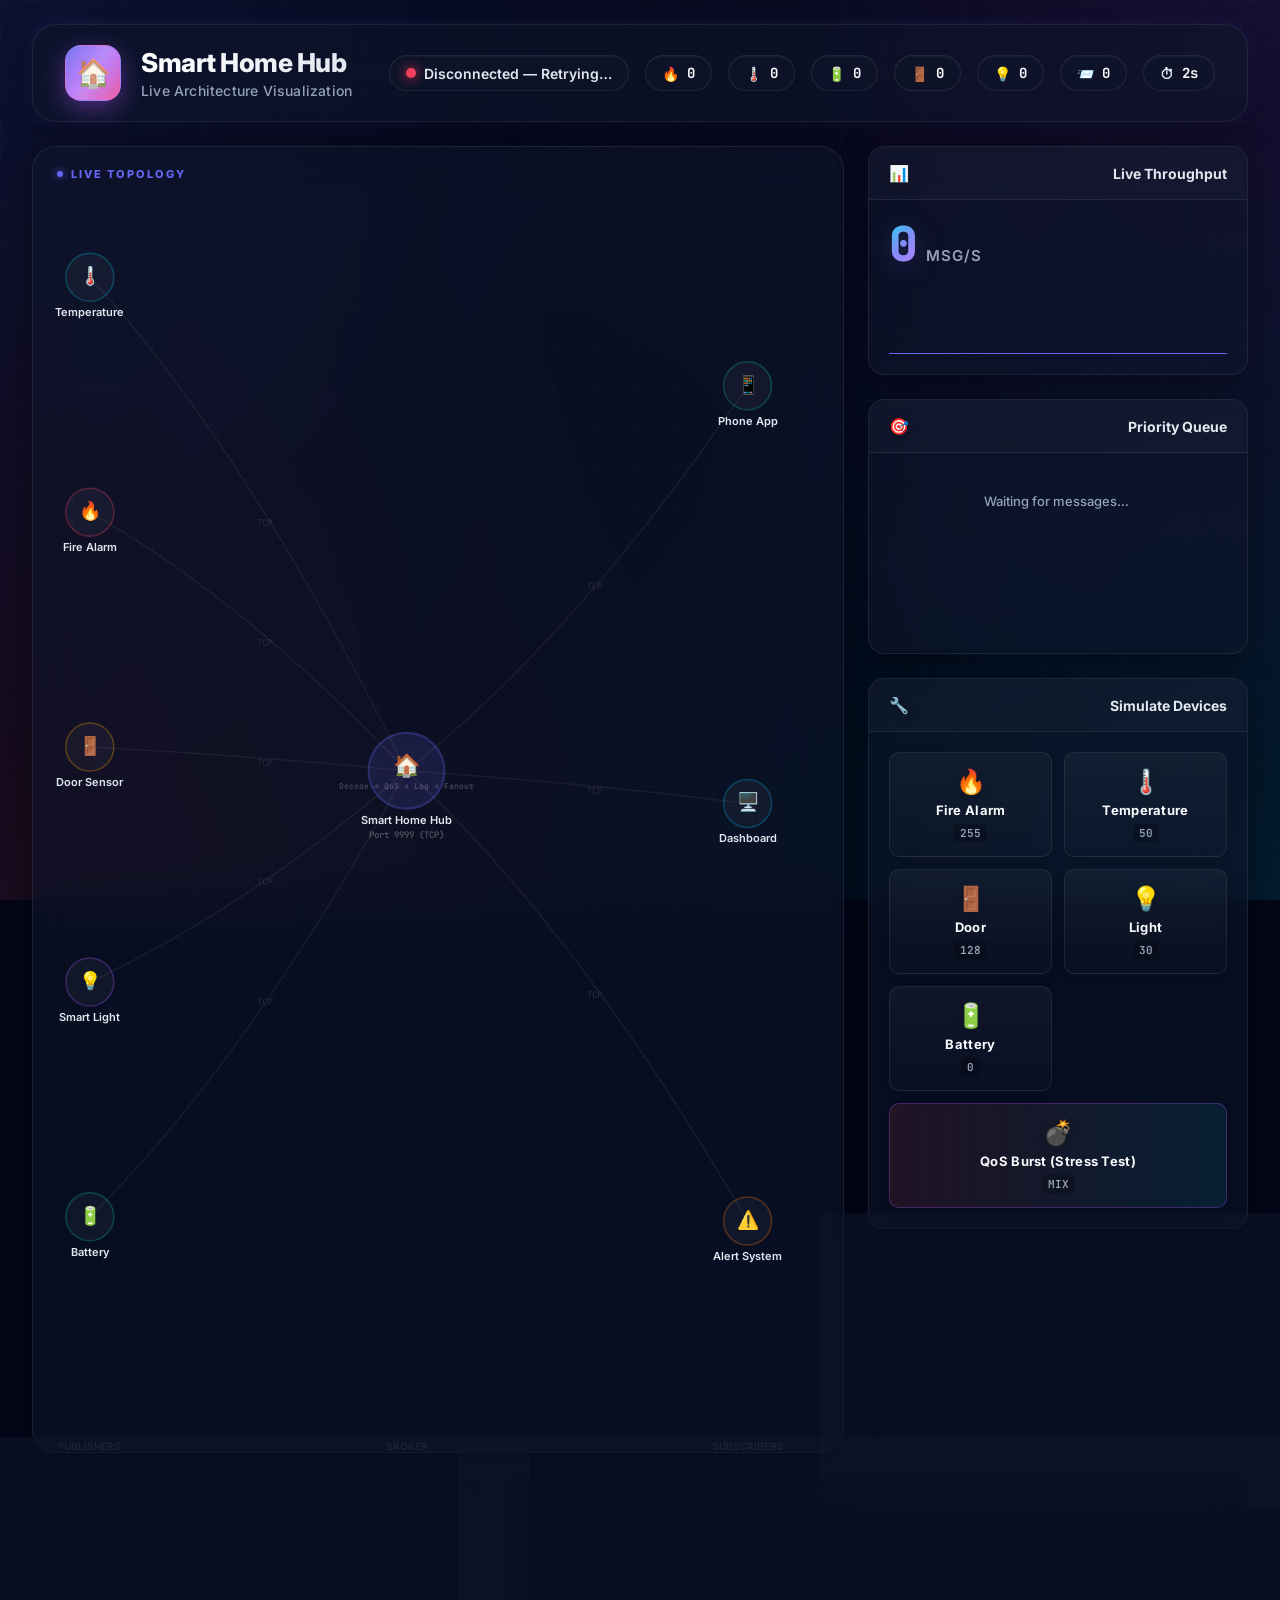
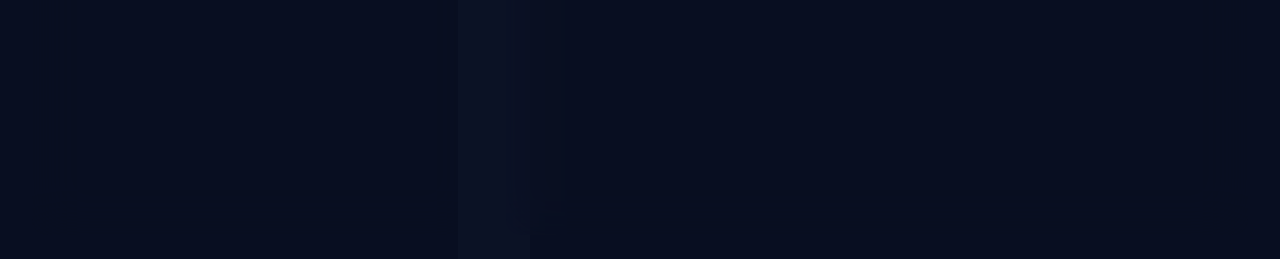
==== commit 110dd75f: "feat: add battery sensor monitoring, implement message counters, and update load simulator to 10 ite" ====
--- a/visualization/index.html
+++ b/visualization/index.html
@@ -30,6 +30,11 @@
                     <span class="status-dot" id="statusDot"></span>
                     <span id="statusText">Connecting…</span>
                 </div>
+                <div class="stat-pill" aria-label="Fire">🔥 <span id="fireCount" class="mono">0</span></div>
+                <div class="stat-pill" aria-label="Temperature">🌡️ <span id="tempCount" class="mono">0</span></div>
+                <div class="stat-pill" aria-label="Battery">🔋 <span id="batteryCount" class="mono">0</span></div>
+                <div class="stat-pill" aria-label="Door">🚪 <span id="doorCount" class="mono">0</span></div>
+                <div class="stat-pill" aria-label="Light">💡 <span id="lightCount" class="mono">0</span></div>
                 <div class="stat-pill" aria-label="Total Messages">📨 <span id="msgCount" class="mono">0</span></div>
                 <div class="stat-pill" aria-label="Server Uptime">⏱ <span id="uptime" class="mono">0s</span></div>
             </div>
@@ -82,6 +87,9 @@
                         </button>
                         <button class="device-btn light-btn" data-device="light" id="btnLight" aria-label="Simulate Smart Light">
                             <span class="btn-icon">💡</span><span class="btn-label">Light</span><span class="btn-pri">30</span>
+                        </button>
+                        <button class="device-btn battery-btn" data-device="battery" id="btnBattery" aria-label="Simulate Battery">
+                            <span class="btn-icon">🔋</span><span class="btn-label">Battery</span><span class="btn-pri">0</span>
                         </button>
                         <!-- Added style to make burst button span full width in grid -->
                         <button class="device-btn burst-btn" data-device="burst" id="btnBurst" style="grid-column: 1 / -1;" aria-label="Trigger Quality of Service Burst">
--- a/visualization/styles.css
+++ b/visualization/styles.css
@@ -5,17 +5,19 @@
 /* ── Reset & Variables ──────────────────────────────────────── */
 *, *::before, *::after { box-sizing: border-box; margin: 0; padding: 0; }
 
+html { scroll-behavior: smooth; }
+
 :root {
     --bg-base: #020617; /* Slate 950 */
-    --bg-panel: rgba(15, 23, 42, 0.5); /* Slate 900 with opacity */
+    --bg-panel: rgba(15, 23, 42, 0.55); /* Slate 900 with opacity */
     --bg-glass: rgba(255, 255, 255, 0.03);
-    --bg-glass-hover: rgba(255, 255, 255, 0.08);
+    --bg-glass-hover: rgba(255, 255, 255, 0.06);
     --border: rgba(255, 255, 255, 0.08);
     --border-glow: rgba(99, 102, 241, 0.4);
     
     --text-main: #f8fafc;
-    --text-dim: #cbd5e1;
-    --text-muted: #64748b;
+    --text-dim: #e2e8f0;
+    --text-muted: #94a3b8;
     
     --accent: #6366f1; /* Indigo 500 */
     --accent-glow: rgba(99, 102, 241, 0.5);
@@ -35,22 +37,23 @@
     --radius: 16px;
     --radius-sm: 10px;
     
-    --shadow-glass: 0 8px 32px 0 rgba(0, 0, 0, 0.37);
+    --shadow-glass: 0 8px 32px 0 rgba(0, 0, 0, 0.4);
     --shadow-glow: 0 0 20px rgba(99, 102, 241, 0.15);
 }
 
 body {
-    font-family: 'Inter', -apple-system, sans-serif;
+    font-family: 'Inter', -apple-system, BlinkMacSystemFont, 'Segoe UI', Roboto, sans-serif;
     background-color: var(--bg-base);
     color: var(--text-main);
     min-height: 100vh;
     overflow-x: hidden;
     position: relative;
+    /* Ambient animated background glows */
     background-image: 
-        radial-gradient(at 0% 0%, rgba(99, 102, 241, 0.15) 0px, transparent 50%),
-        radial-gradient(at 100% 0%, rgba(168, 85, 247, 0.15) 0px, transparent 50%),
-        radial-gradient(at 100% 100%, rgba(6, 182, 212, 0.15) 0px, transparent 50%),
-        radial-gradient(at 0% 100%, rgba(244, 63, 94, 0.1) 0px, transparent 50%);
+        radial-gradient(circle at 0% 0%, rgba(99, 102, 241, 0.12) 0px, transparent 50%),
+        radial-gradient(circle at 100% 0%, rgba(168, 85, 247, 0.12) 0px, transparent 50%),
+        radial-gradient(circle at 100% 100%, rgba(6, 182, 212, 0.12) 0px, transparent 50%),
+        radial-gradient(circle at 0% 100%, rgba(244, 63, 94, 0.1) 0px, transparent 50%);
     background-attachment: fixed;
     animation: bgShift 20s ease-in-out infinite alternate;
 }
@@ -66,12 +69,19 @@
     position: fixed; inset: 0;
     background-image: linear-gradient(rgba(255,255,255,0.02) 1px, transparent 1px),
                       linear-gradient(90deg, rgba(255,255,255,0.02) 1px, transparent 1px);
-    background-size: 50px 50px;
+    background-size: 40px 40px;
     z-index: -1;
     pointer-events: none;
 }
 
 .mono { font-family: 'JetBrains Mono', monospace; }
+
+/* Accessibility Focus States */
+*:focus-visible {
+    outline: 2px solid var(--accent);
+    outline-offset: 2px;
+    border-radius: inherit;
+}
 
 /* ── Layout ─────────────────────────────────────────────────── */
 .app { 
@@ -124,12 +134,12 @@
 
 .header h1 {
     font-size: 26px; font-weight: 800; letter-spacing: -0.5px;
-    background: linear-gradient(to right, #ffffff, #cbd5e1);
+    background: linear-gradient(to right, #ffffff, #e2e8f0);
     -webkit-background-clip: text; -webkit-text-fill-color: transparent;
     margin-bottom: 4px;
 }
 
-.subtitle { font-size: 14px; color: var(--text-muted); font-weight: 500; }
+.subtitle { font-size: 14px; color: var(--text-muted); font-weight: 500; letter-spacing: 0.2px; }
 
 .header-stats { display: flex; gap: 16px; }
 
@@ -210,7 +220,7 @@
 
 .panel:hover { 
     border-color: rgba(255,255,255,0.15); 
-    box-shadow: 0 12px 40px rgba(0,0,0,0.4), 0 0 20px rgba(99, 102, 241, 0.1);
+    box-shadow: 0 12px 40px rgba(0,0,0,0.5), 0 0 30px rgba(99, 102, 241, 0.15);
     transform: translateY(-2px);
 }
 
@@ -219,7 +229,7 @@
     border-bottom: 1px solid var(--border);
     display: flex; align-items: center; justify-content: space-between;
     color: var(--text-dim);
-    background: rgba(255,255,255,0.01);
+    background: rgba(255,255,255,0.02);
 }
 
 .panel-icon { margin-right: 10px; font-size: 16px; filter: drop-shadow(0 2px 4px rgba(0,0,0,0.3)); }
@@ -233,20 +243,24 @@
     font-family: 'JetBrains Mono', monospace;
     background: linear-gradient(135deg, #22d3ee, #818cf8, #c084fc);
     -webkit-background-clip: text; -webkit-text-fill-color: transparent;
-    filter: drop-shadow(0 4px 12px rgba(99,102,241,0.2));
+    filter: drop-shadow(0 4px 12px rgba(99,102,241,0.25));
 }
 
 .throughput-unit { font-size: 15px; font-weight: 600; color: var(--text-muted); text-transform: uppercase; letter-spacing: 1px; }
 .chart-wrap { height: 70px; width: 100%; margin-top: auto; }
 .chart-wrap canvas { width: 100%; height: 100%; }
 
+/* ── Custom Scrollbars ──────────────────────────────────────── */
+::-webkit-scrollbar { width: 6px; height: 6px; }
+::-webkit-scrollbar-track { background: transparent; }
+::-webkit-scrollbar-thumb { 
+    background: rgba(255,255,255,0.15); 
+    border-radius: 10px; 
+}
+::-webkit-scrollbar-thumb:hover { background: rgba(255,255,255,0.25); }
+
 /* ── Queue ──────────────────────────────────────────────────── */
 .queue-feed { height: 160px; overflow-y: auto; display: flex; flex-direction: column; gap: 8px; padding-right: 4px; }
-.queue-feed::-webkit-scrollbar { width: 6px; }
-.queue-feed::-webkit-scrollbar-track { background: transparent; }
-.queue-feed::-webkit-scrollbar-thumb { background: rgba(255,255,255,0.1); border-radius: 10px; }
-.queue-feed::-webkit-scrollbar-thumb:hover { background: rgba(255,255,255,0.2); }
-
 .queue-empty { text-align: center; padding: 20px; color: var(--text-muted); font-size: 13px; font-weight: 500; }
 
 .queue-item {
@@ -275,7 +289,7 @@
     display: flex; flex-direction: column; align-items: center; gap: 6px;
     padding: 14px 10px; border-radius: var(--radius-sm);
     border: 1px solid var(--border); cursor: pointer;
-    background: linear-gradient(180deg, rgba(255,255,255,0.03) 0%, rgba(255,255,255,0.01) 100%);
+    background: linear-gradient(180deg, rgba(255,255,255,0.04) 0%, rgba(255,255,255,0.01) 100%);
     color: var(--text-main);
     font-family: 'Inter', sans-serif; 
     transition: all 0.2s cubic-bezier(0.4, 0, 0.2, 1);
@@ -288,20 +302,34 @@
     opacity: 0; transition: opacity 0.3s;
 }
 
-.device-btn:hover { transform: translateY(-3px); border-color: rgba(255,255,255,0.2); }
+.device-btn:hover { transform: translateY(-3px); border-color: rgba(255,255,255,0.25); }
 .device-btn:hover::before { opacity: 1; }
 .device-btn:active { transform: scale(0.95); }
 
 .btn-icon { font-size: 24px; filter: drop-shadow(0 2px 4px rgba(0,0,0,0.2)); }
 .btn-label { font-weight: 700; font-size: 13px; letter-spacing: 0.3px; }
-.btn-pri { font-family: 'JetBrains Mono', monospace; font-size: 11px; color: var(--text-muted); font-weight: 600; background: rgba(0,0,0,0.2); padding: 2px 6px; border-radius: 4px; }
+.btn-pri { font-family: 'JetBrains Mono', monospace; font-size: 11px; color: var(--text-muted); font-weight: 600; background: rgba(0,0,0,0.25); padding: 2px 6px; border-radius: 4px; }
 
 .fire-btn:hover { border-color: var(--fire); box-shadow: 0 8px 24px var(--fire-bg), inset 0 0 12px var(--fire-bg); }
 .temp-btn:hover { border-color: var(--temp); box-shadow: 0 8px 24px var(--temp-bg), inset 0 0 12px var(--temp-bg); }
 .door-btn:hover { border-color: var(--door); box-shadow: 0 8px 24px var(--door-bg), inset 0 0 12px var(--door-bg); }
 .light-btn:hover { border-color: var(--light); box-shadow: 0 8px 24px var(--light-bg), inset 0 0 12px var(--light-bg); }
-.burst-btn { grid-column: span 2; background: linear-gradient(135deg, rgba(239,68,68,0.1), rgba(168,85,247,0.1)); }
-.burst-btn:hover { border-color: var(--accent); box-shadow: 0 8px 24px rgba(168,85,247,0.2), inset 0 0 12px rgba(168,85,247,0.2); }
+.battery-btn:hover { border-color: var(--battery); box-shadow: 0 8px 24px var(--battery-bg), inset 0 0 12px var(--battery-bg); }
+
+/* Animated QoS Burst Button */
+.burst-btn { 
+    grid-column: span 2; 
+    background: linear-gradient(270deg, rgba(239,68,68,0.1), rgba(168,85,247,0.1), rgba(6,182,212,0.1), rgba(239,68,68,0.1)); 
+    background-size: 300% 300%;
+    animation: burstGradient 4s ease infinite;
+    border-color: rgba(168,85,247,0.3);
+}
+@keyframes burstGradient { 
+    0% { background-position: 0% 50%; } 
+    50% { background-position: 100% 50%; } 
+    100% { background-position: 0% 50%; } 
+}
+.burst-btn:hover { border-color: var(--accent); box-shadow: 0 8px 24px rgba(168,85,247,0.3), inset 0 0 12px rgba(168,85,247,0.3); }
 
 /* ── Slider & Replay ───────────────────────────────────────── */
 .slider {
@@ -315,12 +343,12 @@
     -webkit-appearance: none; appearance: none;
     width: 18px; height: 18px; border-radius: 50%;
     background: #fff; cursor: pointer;
-    box-shadow: 0 0 12px var(--accent-glow);
+    box-shadow: 0 0 16px var(--accent-glow);
     border: 3px solid var(--accent);
-    transition: transform 0.1s;
-}
-
-.slider::-webkit-slider-thumb:hover { transform: scale(1.2); }
+    transition: transform 0.15s cubic-bezier(0.4, 0, 0.2, 1);
+}
+
+.slider::-webkit-slider-thumb:hover { transform: scale(1.3); }
 
 .slider-labels {
     display: flex; justify-content: space-between;
@@ -331,7 +359,7 @@
     width: 100%; padding: 12px; 
     border: 1px solid var(--accent);
     border-radius: var(--radius-sm); 
-    background: linear-gradient(135deg, rgba(99,102,241,0.15), rgba(99,102,241,0.05));
+    background: linear-gradient(135deg, rgba(99,102,241,0.2), rgba(99,102,241,0.05));
     color: #fff; font-weight: 700; font-size: 14px; letter-spacing: 0.5px;
     cursor: pointer; transition: all 0.2s cubic-bezier(0.4, 0, 0.2, 1);
     font-family: 'Inter', sans-serif;
@@ -340,8 +368,8 @@
 }
 
 .replay-btn:hover { 
-    background: linear-gradient(135deg, rgba(99,102,241,0.25), rgba(99,102,241,0.1));
-    box-shadow: 0 6px 20px rgba(99,102,241,0.3);
+    background: linear-gradient(135deg, rgba(99,102,241,0.35), rgba(99,102,241,0.15));
+    box-shadow: 0 6px 20px rgba(99,102,241,0.4);
     transform: translateY(-2px);
 }
 .replay-btn:active { transform: scale(0.98); }
@@ -354,24 +382,24 @@
 
 .hex-display {
     font-family: 'JetBrains Mono', monospace; font-size: 13px; font-weight: 500;
-    color: #38bdf8; background: rgba(0,0,0,0.4);
+    color: #38bdf8; background: rgba(0,0,0,0.5);
     padding: 16px; border-radius: var(--radius-sm); line-height: 1.6;
     white-space: pre-wrap; word-break: break-all;
     max-height: 100px; overflow-y: auto;
     border: 1px solid rgba(255,255,255,0.05);
-    box-shadow: inset 0 2px 8px rgba(0,0,0,0.5);
-}
-.hex-display::-webkit-scrollbar { width: 6px; }
-.hex-display::-webkit-scrollbar-thumb { background: rgba(255,255,255,0.1); border-radius: 10px; }
+    box-shadow: inset 0 2px 12px rgba(0,0,0,0.6);
+}
 
 .decoded-fields { display: flex; flex-direction: column; gap: 6px; }
 
 .decoded-row {
     display: flex; align-items: center; gap: 12px; font-size: 13px;
-    padding: 6px 10px; border-radius: 6px;
+    padding: 8px 12px; border-radius: 6px;
     background: rgba(255,255,255,0.02);
+    border: 1px solid transparent;
 }
 .decoded-row:nth-child(even) { background: transparent; }
+.decoded-row:hover { background: rgba(255,255,255,0.04); border-color: rgba(255,255,255,0.05); }
 
 .decoded-row .d-label {
     font-family: 'JetBrains Mono', monospace; color: var(--text-muted);
@@ -387,13 +415,9 @@
 .feed-panel { display: flex; flex-direction: column; }
 
 .feed {
-    height: 300px; overflow-y: auto; padding-right: 4px;
+    height: 300px; overflow-y: auto; padding-right: 8px;
     display: flex; flex-direction: column; gap: 8px;
 }
-
-.feed::-webkit-scrollbar { width: 6px; }
-.feed::-webkit-scrollbar-track { background: transparent; }
-.feed::-webkit-scrollbar-thumb { background: rgba(255,255,255,0.1); border-radius: 10px; }
 
 .feed-count { font-size: 12px; font-weight: 600; color: var(--accent); background: rgba(99,102,241,0.15); padding: 4px 10px; border-radius: 100px; }
 
@@ -406,16 +430,29 @@
     padding: 12px 16px; border-radius: var(--radius-sm);
     background: var(--bg-glass); border-left: 4px solid transparent;
     font-size: 13px; animation: feedSlide 0.4s cubic-bezier(0.16, 1, 0.3, 1);
-    box-shadow: 0 2px 8px rgba(0,0,0,0.1);
+    box-shadow: 0 2px 8px rgba(0,0,0,0.15);
     border: 1px solid rgba(255,255,255,0.03);
-}
-.feed-msg:hover { background: var(--bg-glass-hover); }
+    transition: transform 0.2s cubic-bezier(0.4, 0, 0.2, 1), background-color 0.2s;
+}
+.feed-msg:hover { background: var(--bg-glass-hover); transform: translateX(4px); }
 
 .feed-msg.pri-critical { border-left-color: var(--fire); background: linear-gradient(90deg, var(--fire-bg), transparent); }
 .feed-msg.pri-high { border-left-color: var(--door); background: linear-gradient(90deg, var(--door-bg), transparent); }
 .feed-msg.pri-medium { border-left-color: var(--accent); background: linear-gradient(90deg, rgba(99,102,241,0.1), transparent); }
 .feed-msg.pri-low { border-left-color: var(--battery); background: linear-gradient(90deg, var(--battery-bg), transparent); }
-.feed-msg.history { opacity: 0.7; border-style: dashed; }
+.feed-msg.history { 
+    opacity: 0.9; 
+    border-style: dashed; 
+    border-color: rgba(255, 255, 255, 0.2);
+    filter: saturate(0.2) brightness(0.7);
+    background: repeating-linear-gradient(
+        -45deg,
+        rgba(255, 255, 255, 0.03),
+        rgba(255, 255, 255, 0.03) 10px,
+        transparent 10px,
+        transparent 20px
+    );
+}
 
 .feed-pri {
     font-family: 'JetBrains Mono', monospace; font-weight: 800;
@@ -425,7 +462,7 @@
 .feed-topic {
     font-size: 11px; font-weight: 800; text-transform: uppercase;
     letter-spacing: 0.5px; padding: 4px 8px; border-radius: 4px;
-    background: rgba(0,0,0,0.3); color: #fff;
+    background: rgba(0,0,0,0.4); color: #fff;
     box-shadow: inset 0 1px 2px rgba(255,255,255,0.1);
 }
 
@@ -456,4 +493,4 @@
     .app { padding: 16px; }
     .header { flex-direction: column; gap: 16px; align-items: flex-start; }
     .controls-grid { grid-template-columns: 1fr; }
-}
+}
